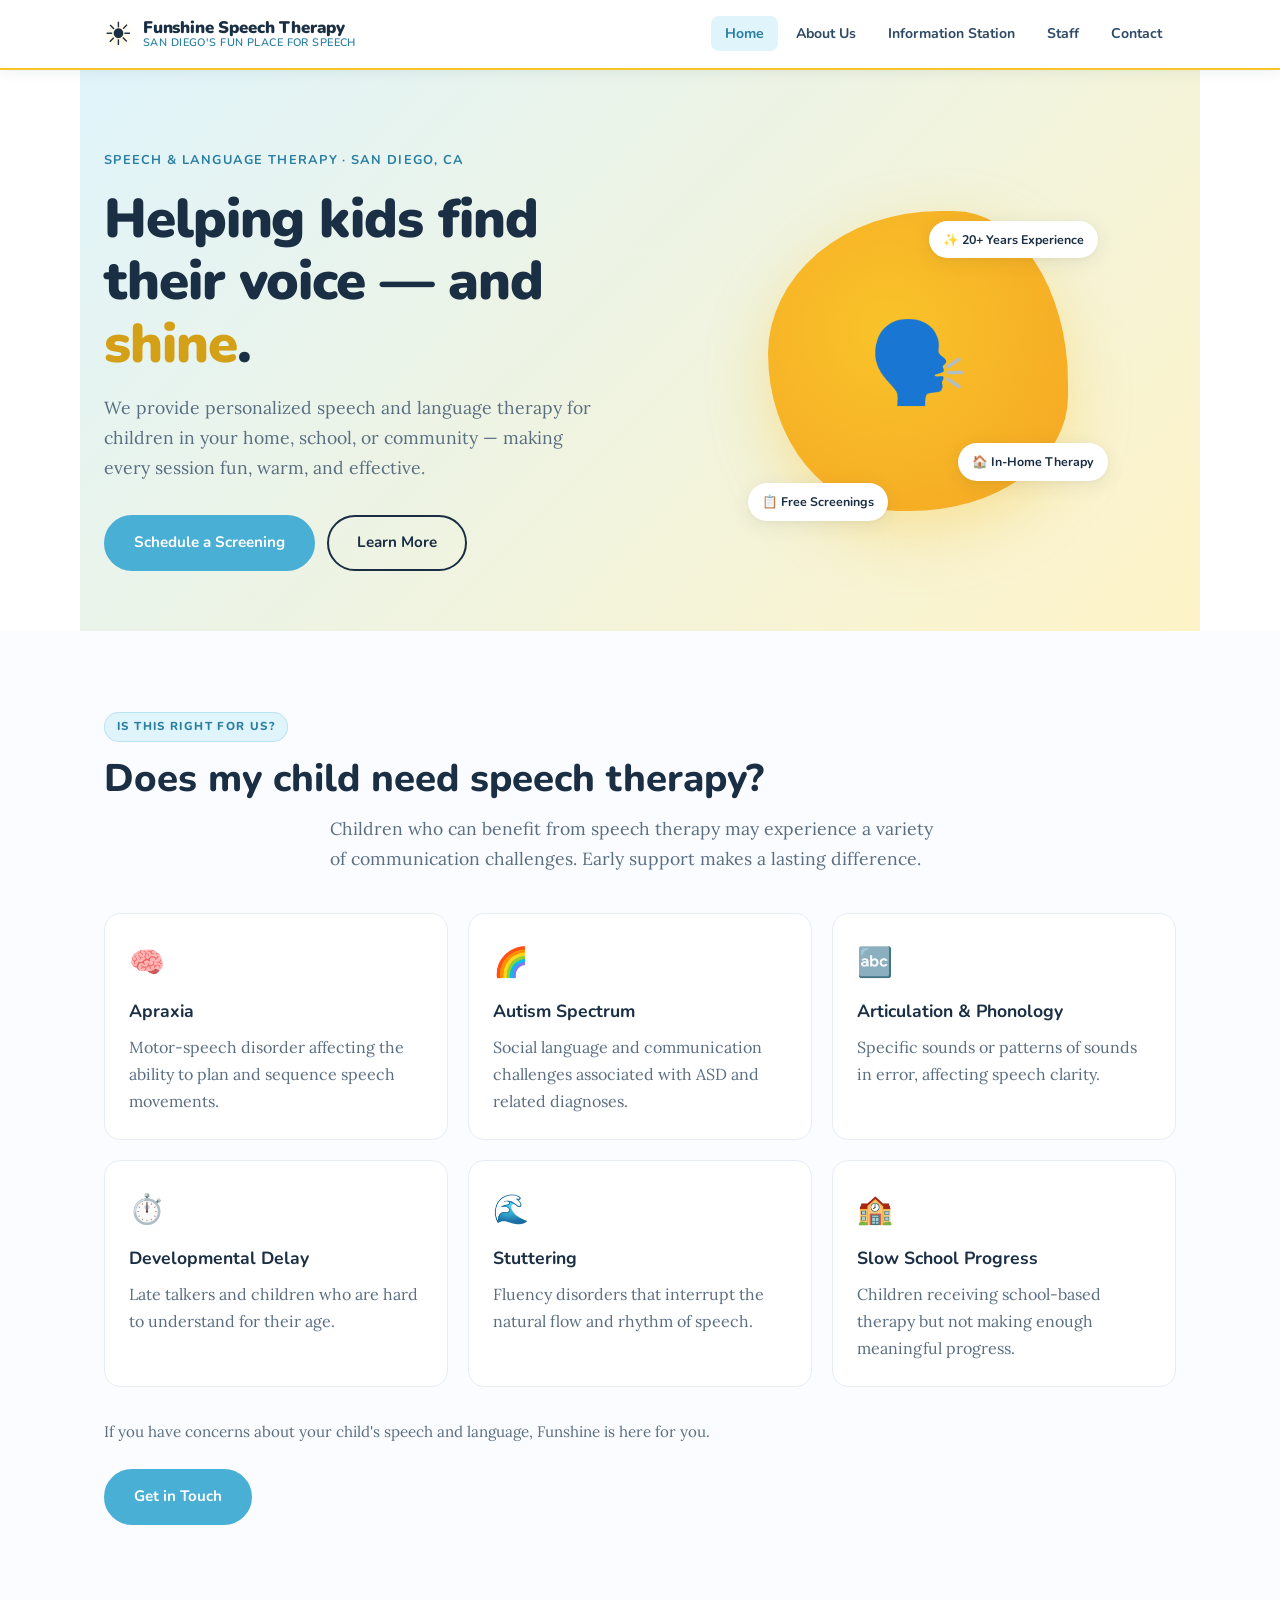
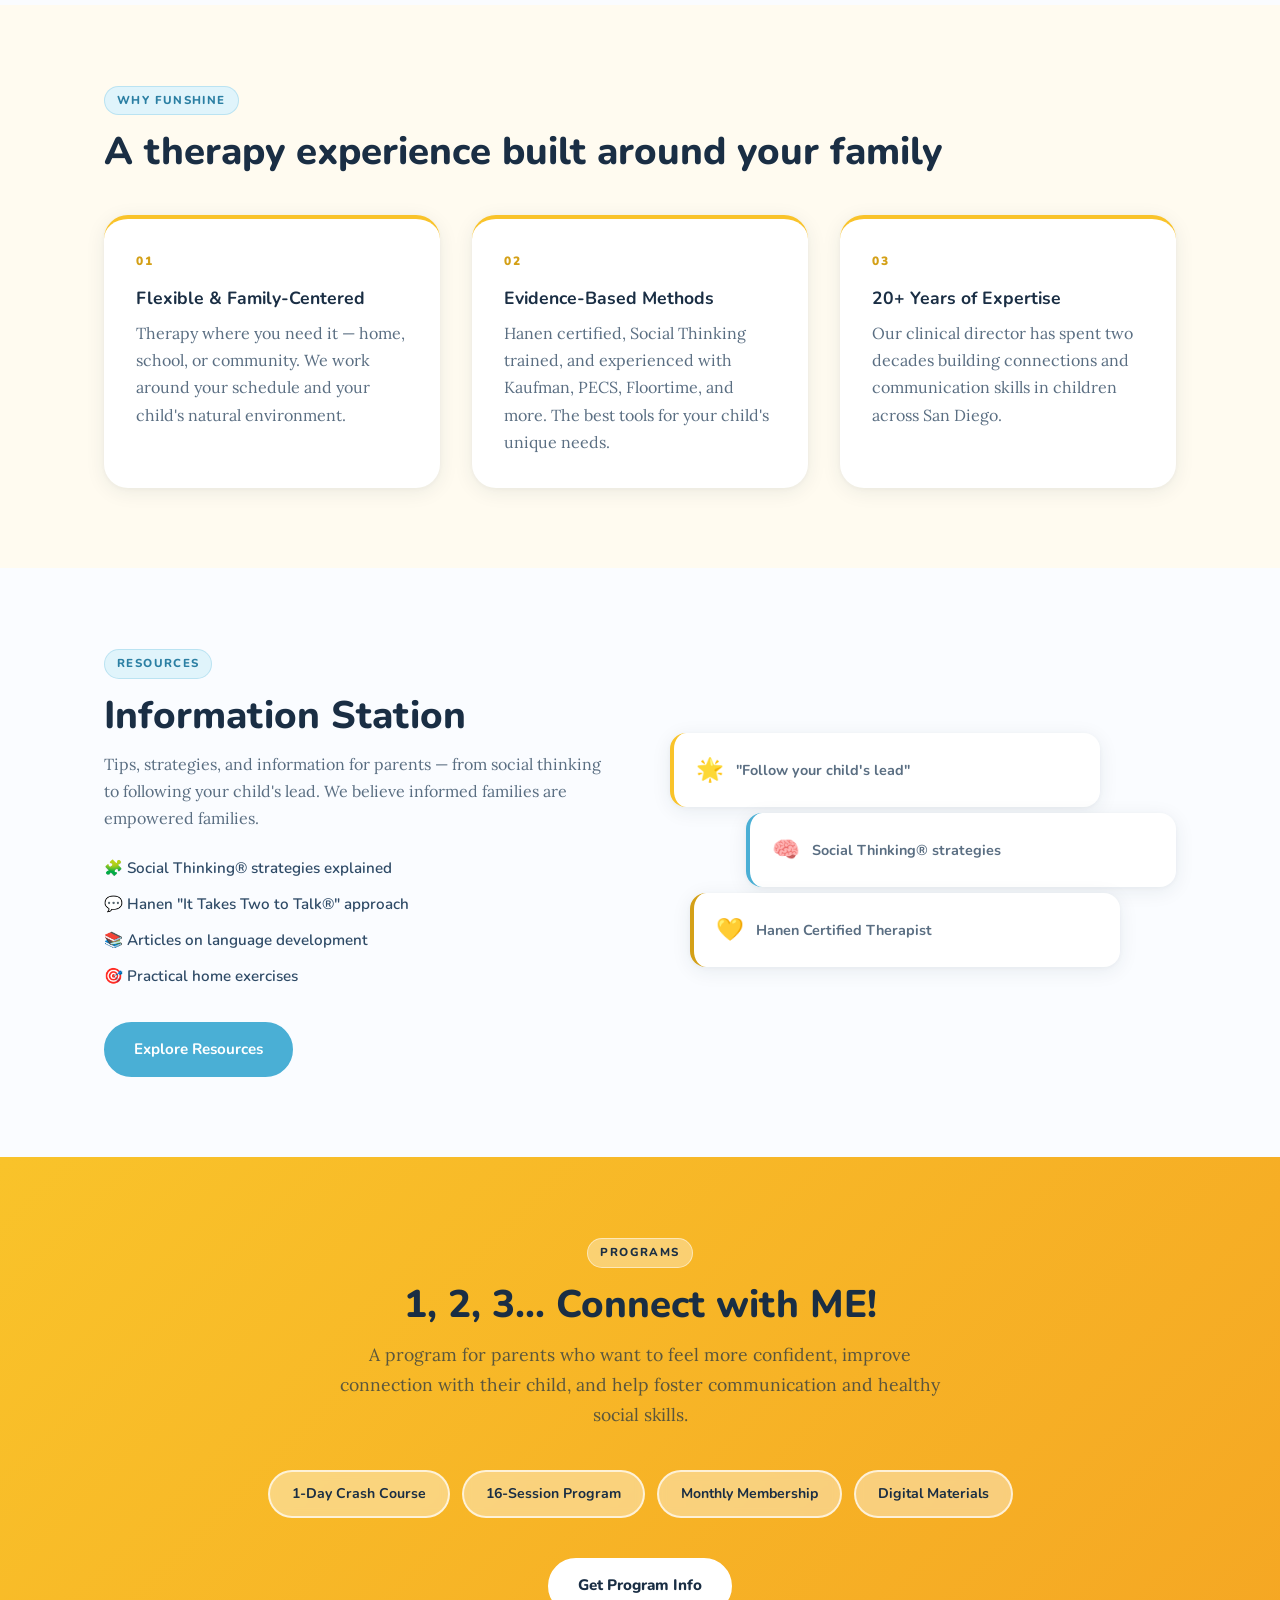
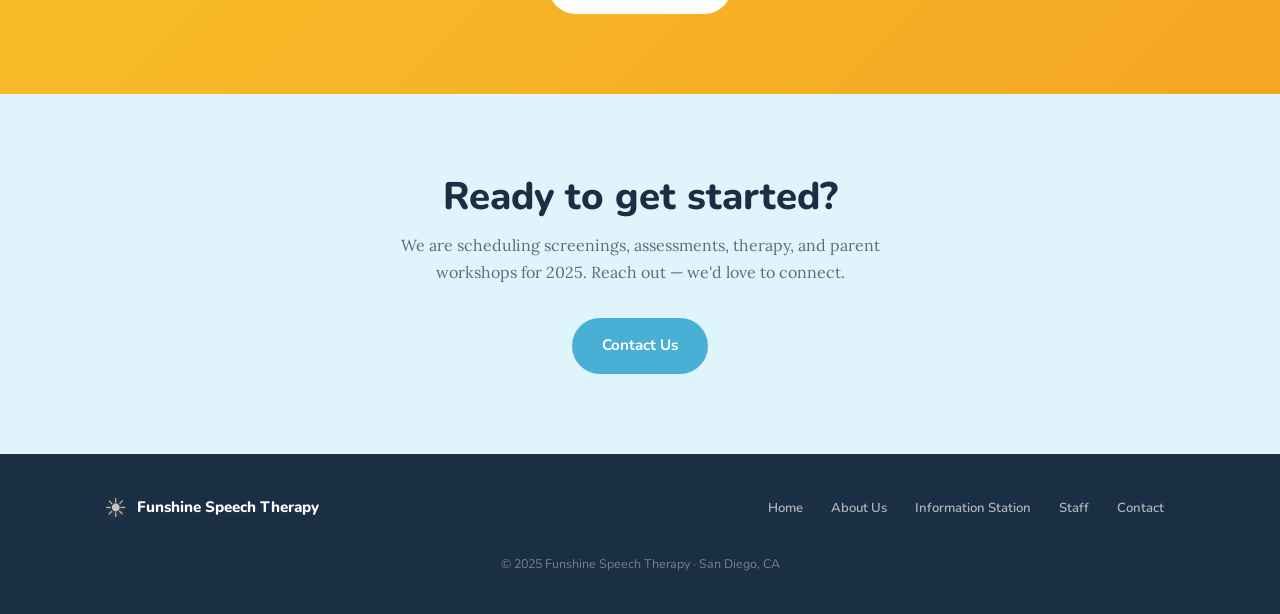
==== index.html @ bde335ca "Add files via upload" ====
<!DOCTYPE html>
<html lang="en">
<head>
  <meta charset="UTF-8" />
  <meta name="viewport" content="width=device-width, initial-scale=1.0" />
  <meta name="description" content="Funshine Speech Therapy provides fun, personalized speech and language therapy for children in San Diego — home, school, or community." />
  <title>Funshine Speech Therapy — San Diego — Funshine Speech Therapy</title>
  <link rel="preconnect" href="https://fonts.googleapis.com" />
  <link rel="preconnect" href="https://fonts.gstatic.com" crossorigin />
  <link href="https://fonts.googleapis.com/css2?family=Nunito:wght@400;600;700;800;900&family=Lora:ital,wght@0,400;0,600;1,400&display=swap" rel="stylesheet" />
  <link rel="stylesheet" href="styles.css" />
</head>
<body>

  <header class="site-header" role="banner">
    <div class="header-inner">
      <a href="index.html" class="logo" aria-label="Funshine Speech Therapy — Home">
        <span class="logo-sun" aria-hidden="true">☀</span>
        <div class="logo-text">
          <span class="logo-name">Funshine Speech Therapy</span>
          <span class="logo-tagline">San Diego's Fun Place For Speech</span>
        </div>
      </a>
      <button class="nav-toggle" aria-label="Open menu" aria-expanded="false" aria-controls="main-nav">
        <span></span><span></span><span></span>
      </button>
      <nav id="main-nav" role="navigation" aria-label="Main navigation">
        <ul>
          <li><a href="index.html" class="active">Home</a></li>
          <li><a href="about.html">About Us</a></li>
          <li><a href="information.html">Information Station</a></li>
          <li><a href="staff.html">Staff</a></li>
          <li><a href="contact.html">Contact</a></li>
        </ul>
      </nav>
    </div>
  </header>

  <main>

    <!-- HERO -->
    <section class="hero" aria-label="Welcome">
      <div class="hero-content">
        <p class="hero-eyebrow">Speech &amp; Language Therapy · San Diego, CA</p>
        <h1>Helping kids find their voice — and <em>shine</em>.</h1>
        <p class="hero-sub">We provide personalized speech and language therapy for children in your home, school, or community — making every session fun, warm, and effective.</p>
        <div class="hero-cta">
          <a href="contact.html" class="btn btn-primary">Schedule a Screening</a>
          <a href="about.html" class="btn btn-outline">Learn More</a>
        </div>
      </div>
      <div class="hero-visual" aria-hidden="true">
        <div class="hero-blob">
          <div class="blob-icon">🗣️</div>
          <div class="floating-badge badge-1">✨ 20+ Years Experience</div>
          <div class="floating-badge badge-2">🏠 In-Home Therapy</div>
          <div class="floating-badge badge-3">📋 Free Screenings</div>
        </div>
      </div>
    </section>

    <!-- DOES MY CHILD NEED THERAPY? -->
    <section class="section section-light" aria-labelledby="signs-heading">
      <div class="container">
        <div class="section-label">Is This Right for Us?</div>
        <h2 id="signs-heading">Does my child need speech therapy?</h2>
        <p class="section-intro">Children who can benefit from speech therapy may experience a variety of communication challenges. Early support makes a lasting difference.</p>
        <div class="conditions-grid">
          <div class="condition-card">
            <span class="condition-icon">🧠</span>
            <h3>Apraxia</h3>
            <p>Motor-speech disorder affecting the ability to plan and sequence speech movements.</p>
          </div>
          <div class="condition-card">
            <span class="condition-icon">🌈</span>
            <h3>Autism Spectrum</h3>
            <p>Social language and communication challenges associated with ASD and related diagnoses.</p>
          </div>
          <div class="condition-card">
            <span class="condition-icon">🔤</span>
            <h3>Articulation &amp; Phonology</h3>
            <p>Specific sounds or patterns of sounds in error, affecting speech clarity.</p>
          </div>
          <div class="condition-card">
            <span class="condition-icon">⏱️</span>
            <h3>Developmental Delay</h3>
            <p>Late talkers and children who are hard to understand for their age.</p>
          </div>
          <div class="condition-card">
            <span class="condition-icon">🌊</span>
            <h3>Stuttering</h3>
            <p>Fluency disorders that interrupt the natural flow and rhythm of speech.</p>
          </div>
          <div class="condition-card">
            <span class="condition-icon">🏫</span>
            <h3>Slow School Progress</h3>
            <p>Children receiving school-based therapy but not making enough meaningful progress.</p>
          </div>
        </div>
        <p class="section-cta-note">If you have concerns about your child's speech and language, Funshine is here for you.</p>
        <a href="contact.html" class="btn btn-primary">Get in Touch</a>
      </div>
    </section>

    <!-- THREE PILLARS -->
    <section class="section section-warm" aria-labelledby="pillars-heading">
      <div class="container">
        <div class="section-label">Why Funshine</div>
        <h2 id="pillars-heading">A therapy experience built around your family</h2>
        <div class="pillars">
          <div class="pillar">
            <div class="pillar-num">01</div>
            <h3>Flexible &amp; Family-Centered</h3>
            <p>Therapy where you need it — home, school, or community. We work around your schedule and your child's natural environment.</p>
          </div>
          <div class="pillar">
            <div class="pillar-num">02</div>
            <h3>Evidence-Based Methods</h3>
            <p>Hanen certified, Social Thinking trained, and experienced with Kaufman, PECS, Floortime, and more. The best tools for your child's unique needs.</p>
          </div>
          <div class="pillar">
            <div class="pillar-num">03</div>
            <h3>20+ Years of Expertise</h3>
            <p>Our clinical director has spent two decades building connections and communication skills in children across San Diego.</p>
          </div>
        </div>
      </div>
    </section>

    <!-- INFORMATION STATION PREVIEW -->
    <section class="section section-light" aria-labelledby="info-heading">
      <div class="container two-col">
        <div class="two-col-text">
          <div class="section-label">Resources</div>
          <h2 id="info-heading">Information Station</h2>
          <p>Tips, strategies, and information for parents — from social thinking to following your child's lead. We believe informed families are empowered families.</p>
          <ul class="resource-list">
            <li>🧩 Social Thinking® strategies explained</li>
            <li>💬 Hanen "It Takes Two to Talk®" approach</li>
            <li>📚 Articles on language development</li>
            <li>🎯 Practical home exercises</li>
          </ul>
          <a href="information.html" class="btn btn-primary">Explore Resources</a>
        </div>
        <div class="two-col-visual" aria-hidden="true">
          <div class="info-card-stack">
            <div class="info-card ic1"><span>🌟</span><p>"Follow your child's lead"</p></div>
            <div class="info-card ic2"><span>🧠</span><p>Social Thinking® strategies</p></div>
            <div class="info-card ic3"><span>💛</span><p>Hanen Certified Therapist</p></div>
          </div>
        </div>
      </div>
    </section>

    <!-- CONNECT PROGRAM -->
    <section class="section section-sunshine" aria-labelledby="connect-heading">
      <div class="container centered">
        <div class="section-label light">Programs</div>
        <h2 id="connect-heading">1, 2, 3… Connect with ME!</h2>
        <p class="section-intro light-text">A program for parents who want to feel more confident, improve connection with their child, and help foster communication and healthy social skills.</p>
        <div class="program-options">
          <div class="program-option">1-Day Crash Course</div>
          <div class="program-option">16-Session Program</div>
          <div class="program-option">Monthly Membership</div>
          <div class="program-option">Digital Materials</div>
        </div>
        <a href="https://www.realmomslp.com/" target="_blank" rel="noopener noreferrer" class="btn btn-white">Get Program Info</a>
      </div>
    </section>

    <!-- CONTACT STRIP -->
    <section class="section section-contact" aria-labelledby="contact-strip-heading">
      <div class="container centered">
        <h2 id="contact-strip-heading">Ready to get started?</h2>
        <p>We are scheduling screenings, assessments, therapy, and parent workshops for 2025. Reach out — we'd love to connect.</p>
        <a href="contact.html" class="btn btn-primary">Contact Us</a>
      </div>
    </section>

  </main>

  <footer class="site-footer" role="contentinfo">
    <div class="footer-inner">
      <div class="footer-brand">
        <span class="logo-sun" aria-hidden="true">☀</span>
        <span class="footer-name">Funshine Speech Therapy</span>
      </div>
      <nav aria-label="Footer navigation">
        <ul class="footer-links">
          <li><a href="index.html">Home</a></li>
          <li><a href="about.html">About Us</a></li>
          <li><a href="information.html">Information Station</a></li>
          <li><a href="staff.html">Staff</a></li>
          <li><a href="contact.html">Contact</a></li>
        </ul>
      </nav>
      <p class="footer-copy">© 2025 Funshine Speech Therapy · San Diego, CA</p>
    </div>
  </footer>

  <script>
// ── Mobile nav toggle ──────────────────────────────────────
const toggle = document.querySelector('.nav-toggle');
const nav    = document.getElementById('main-nav');

if (toggle && nav) {
  toggle.addEventListener('click', () => {
    const open = nav.classList.toggle('open');
    toggle.setAttribute('aria-expanded', String(open));
    toggle.setAttribute('aria-label', open ? 'Close menu' : 'Open menu');
  });

  // Close nav when a link is clicked
  nav.querySelectorAll('a').forEach(link => {
    link.addEventListener('click', () => {
      nav.classList.remove('open');
      toggle.setAttribute('aria-expanded', 'false');
      toggle.setAttribute('aria-label', 'Open menu');
    });
  });

  // Close nav on outside click
  document.addEventListener('click', (e) => {
    if (!nav.contains(e.target) && !toggle.contains(e.target)) {
      nav.classList.remove('open');
      toggle.setAttribute('aria-expanded', 'false');
    }
  });
}

// ── Hamburger animation ────────────────────────────────────
if (toggle) {
  toggle.addEventListener('click', () => {
    toggle.classList.toggle('is-open');
  });
}

// ── Contact form demo ──────────────────────────────────────
function submitForm() {
  const name  = document.getElementById('contact-name');
  const email = document.getElementById('contact-email');

  if (!name || !email) return;

  if (!name.value.trim()) {
    name.focus();
    name.style.borderColor = 'var(--yellow-dark)';
    return;
  }
  if (!email.value.trim() || !email.value.includes('@')) {
    email.focus();
    email.style.borderColor = 'var(--yellow-dark)';
    return;
  }

  const form    = document.getElementById('contact-form');
  const success = document.getElementById('form-success');
  if (form && success) {
    form.style.display    = 'none';
    success.style.display = 'block';
  }
}

// ── Scroll-reveal (subtle) ─────────────────────────────────
if (!window.matchMedia('(prefers-reduced-motion: reduce)').matches) {
  const revealEls = document.querySelectorAll(
    '.condition-card, .pillar, .staff-card, .info-block, .contact-item'
  );

  const observer = new IntersectionObserver((entries) => {
    entries.forEach(entry => {
      if (entry.isIntersecting) {
        entry.target.style.opacity   = '1';
        entry.target.style.transform = 'translateY(0)';
        observer.unobserve(entry.target);
      }
    });
  }, { threshold: 0.1, rootMargin: '0px 0px -40px 0px' });

  revealEls.forEach(el => {
    el.style.opacity   = '0';
    el.style.transform = 'translateY(20px)';
    el.style.transition = 'opacity 0.45s ease, transform 0.45s ease';
    observer.observe(el);
  });
}

// ── Active nav link highlight ──────────────────────────────
(function highlightCurrentPage() {
  const current = window.location.pathname.split('/').pop() || 'index.html';
  document.querySelectorAll('#main-nav a').forEach(link => {
    const href = link.getAttribute('href');
    if (href === current) {
      link.classList.add('active');
    } else {
      link.classList.remove('active');
    }
  });
})();

  </script>
</body>
</html>
---- styles.css ----
/* ============================================================
   FUNSHINE SPEECH THERAPY — Design System
   Palette: Sunflower yellow, sky blue, soft white, deep navy
   Type: Nunito (friendly rounded sans) + Lora (warm serif)
   ============================================================ */

:root {
  /* Colors */
  --yellow:       #F9C32A;
  --yellow-light: #FEF3C7;
  --yellow-dark:  #D4A017;
  --sky:          #4AAFD5;
  --sky-light:    #E0F4FB;
  --sky-dark:     #2B7FA3;
  --navy:         #1A2E44;
  --navy-mid:     #2E4A66;
  --white:        #FFFFFF;
  --off-white:    #FAFCFF;
  --warm-cream:   #FFFBF0;
  --gray-100:     #F5F7FA;
  --gray-200:     #E8EDF4;
  --gray-500:     #7A8A9B;
  --gray-700:     #4A5568;
  --text:         #1A2E44;
  --text-muted:   #5A6E82;

  /* Type */
  --font-display: 'Nunito', system-ui, sans-serif;
  --font-body:    'Lora', Georgia, serif;
  --font-ui:      'Nunito', system-ui, sans-serif;

  /* Scale */
  --radius-sm:   8px;
  --radius-md:   16px;
  --radius-lg:   24px;
  --radius-pill: 999px;
  --shadow-card: 0 4px 20px rgba(26,46,68,.08), 0 1px 4px rgba(26,46,68,.04);
  --shadow-lift: 0 12px 36px rgba(26,46,68,.14);
  --transition:  0.2s ease;
}

*, *::before, *::after { box-sizing: border-box; margin: 0; padding: 0; }

html { scroll-behavior: smooth; }

body {
  font-family: var(--font-body);
  color: var(--text);
  background: var(--white);
  line-height: 1.7;
  font-size: 1rem;
  -webkit-font-smoothing: antialiased;
}

img { max-width: 100%; display: block; }
a { color: inherit; text-decoration: none; }

/* ── Typography ─────────────────────────────────────────── */

h1, h2, h3, h4, h5, .logo-name, .btn, nav, .section-label, .pillar-num {
  font-family: var(--font-display);
}

h1 {
  font-size: clamp(2.2rem, 5vw, 3.4rem);
  font-weight: 900;
  line-height: 1.15;
  letter-spacing: -0.02em;
  color: var(--navy);
}

h1 em {
  font-style: normal;
  color: var(--yellow-dark);
}

h2 {
  font-size: clamp(1.7rem, 3.5vw, 2.4rem);
  font-weight: 800;
  line-height: 1.2;
  color: var(--navy);
  margin-bottom: .75rem;
}

h3 {
  font-size: 1.1rem;
  font-weight: 700;
  color: var(--navy);
  margin-bottom: .4rem;
}

p { color: var(--text-muted); }

/* ── Layout helpers ─────────────────────────────────────── */

.container {
  max-width: 1120px;
  margin: 0 auto;
  padding: 0 24px;
}

.centered { text-align: center; }

.section {
  padding: 80px 0;
}

.section-light  { background: var(--off-white); }
.section-warm   { background: var(--warm-cream); }
.section-sunshine { background: linear-gradient(135deg, var(--yellow) 0%, #F5A623 100%); }
.section-contact { background: var(--sky-light); }

.section-label {
  display: inline-block;
  font-size: .72rem;
  font-weight: 800;
  letter-spacing: .12em;
  text-transform: uppercase;
  color: var(--sky-dark);
  background: var(--sky-light);
  border: 1.5px solid rgba(74,175,213,.25);
  padding: 4px 12px;
  border-radius: var(--radius-pill);
  margin-bottom: 14px;
}

.section-label.light {
  color: var(--navy);
  background: rgba(255,255,255,.35);
  border-color: rgba(255,255,255,.5);
}

.section-intro {
  font-size: 1.1rem;
  max-width: 620px;
  color: var(--text-muted);
  margin: 0 auto 2.5rem;
}

.section-intro.light-text { color: rgba(26,46,68,.7); }

.section-cta-note {
  font-size: .95rem;
  margin-bottom: 1.5rem;
  color: var(--text-muted);
}

/* ── Buttons ────────────────────────────────────────────── */

.btn {
  display: inline-flex;
  align-items: center;
  gap: 6px;
  padding: 13px 28px;
  border-radius: var(--radius-pill);
  font-size: .95rem;
  font-weight: 700;
  cursor: pointer;
  transition: transform var(--transition), box-shadow var(--transition), background var(--transition);
  border: 2.5px solid transparent;
  white-space: nowrap;
}

.btn:focus-visible {
  outline: 3px solid var(--yellow);
  outline-offset: 3px;
}

.btn-primary {
  background: var(--sky);
  color: var(--white);
  border-color: var(--sky);
}
.btn-primary:hover { background: var(--sky-dark); border-color: var(--sky-dark); transform: translateY(-2px); box-shadow: var(--shadow-lift); }

.btn-outline {
  background: transparent;
  color: var(--navy);
  border-color: var(--navy);
}
.btn-outline:hover { background: var(--navy); color: var(--white); transform: translateY(-2px); }

.btn-white {
  background: var(--white);
  color: var(--navy);
  border-color: var(--white);
  font-weight: 800;
}
.btn-white:hover { background: var(--yellow-light); transform: translateY(-2px); box-shadow: var(--shadow-lift); }

/* ── Header / Nav ───────────────────────────────────────── */

.site-header {
  position: sticky;
  top: 0;
  z-index: 100;
  background: var(--white);
  border-bottom: 2px solid var(--yellow);
  box-shadow: 0 2px 12px rgba(26,46,68,.07);
}

.header-inner {
  max-width: 1120px;
  margin: 0 auto;
  padding: 0 24px;
  height: 68px;
  display: flex;
  align-items: center;
  justify-content: space-between;
  gap: 24px;
}

.logo {
  display: flex;
  align-items: center;
  gap: 10px;
  text-decoration: none;
  flex-shrink: 0;
}

.logo-sun {
  font-size: 2rem;
  line-height: 1;
  filter: drop-shadow(0 2px 4px rgba(249,195,42,.4));
}

.logo-text { display: flex; flex-direction: column; line-height: 1.1; }

.logo-name {
  font-size: 1.05rem;
  font-weight: 900;
  color: var(--navy);
  letter-spacing: -.01em;
}

.logo-tagline {
  font-family: var(--font-ui);
  font-size: .68rem;
  font-weight: 600;
  color: var(--sky-dark);
  letter-spacing: .04em;
  text-transform: uppercase;
}

#main-nav ul {
  list-style: none;
  display: flex;
  align-items: center;
  gap: 4px;
}

#main-nav a {
  font-family: var(--font-display);
  font-size: .88rem;
  font-weight: 700;
  color: var(--navy-mid);
  padding: 8px 14px;
  border-radius: var(--radius-sm);
  transition: color var(--transition), background var(--transition);
}

#main-nav a:hover,
#main-nav a.active {
  color: var(--sky-dark);
  background: var(--sky-light);
}

.nav-toggle {
  display: none;
  flex-direction: column;
  gap: 5px;
  background: none;
  border: none;
  cursor: pointer;
  padding: 8px;
  border-radius: var(--radius-sm);
}
.nav-toggle span {
  display: block;
  width: 24px;
  height: 2.5px;
  background: var(--navy);
  border-radius: 2px;
  transition: transform .2s, opacity .2s;
}

/* ── Hero ───────────────────────────────────────────────── */

.hero {
  background: linear-gradient(135deg, var(--sky-light) 0%, var(--yellow-light) 100%);
  padding: 80px 0 60px;
  display: grid;
  grid-template-columns: 1fr 1fr;
  align-items: center;
  gap: 40px;
  max-width: 1120px;
  margin: 0 auto;
  padding-left: 24px;
  padding-right: 24px;
}

.hero-eyebrow {
  font-family: var(--font-display);
  font-size: .8rem;
  font-weight: 700;
  letter-spacing: .1em;
  text-transform: uppercase;
  color: var(--sky-dark);
  margin-bottom: 16px;
}

.hero-content h1 { margin-bottom: 18px; }

.hero-sub {
  font-size: 1.1rem;
  color: var(--text-muted);
  max-width: 500px;
  margin-bottom: 32px;
}

.hero-cta { display: flex; gap: 12px; flex-wrap: wrap; }

.hero-visual {
  display: flex;
  justify-content: center;
  align-items: center;
}

.hero-blob {
  position: relative;
  width: 300px;
  height: 300px;
  background: radial-gradient(circle at 40% 40%, var(--yellow) 0%, #F5A623 100%);
  border-radius: 60% 40% 55% 45% / 50% 60% 40% 55%;
  display: flex;
  align-items: center;
  justify-content: center;
  box-shadow: 0 20px 60px rgba(249,195,42,.35);
}

.blob-icon { font-size: 5rem; }

.floating-badge {
  position: absolute;
  background: var(--white);
  border-radius: var(--radius-pill);
  padding: 8px 14px;
  font-family: var(--font-display);
  font-size: .78rem;
  font-weight: 700;
  color: var(--navy);
  box-shadow: var(--shadow-card);
  white-space: nowrap;
}
.badge-1 { top: 10px; right: -30px; }
.badge-2 { bottom: 30px; right: -40px; }
.badge-3 { bottom: -10px; left: -20px; }

/* ── Conditions Grid ────────────────────────────────────── */

.conditions-grid {
  display: grid;
  grid-template-columns: repeat(3, 1fr);
  gap: 20px;
  margin: 2rem 0;
}

.condition-card {
  background: var(--white);
  border: 1.5px solid var(--gray-200);
  border-radius: var(--radius-md);
  padding: 24px;
  transition: transform var(--transition), box-shadow var(--transition);
}
.condition-card:hover { transform: translateY(-4px); box-shadow: var(--shadow-lift); }

.condition-icon { font-size: 1.8rem; display: block; margin-bottom: 10px; }

/* ── Pillars ────────────────────────────────────────────── */

.pillars {
  display: grid;
  grid-template-columns: repeat(3, 1fr);
  gap: 32px;
  margin-top: 2.5rem;
}

.pillar {
  padding: 32px;
  background: var(--white);
  border-radius: var(--radius-lg);
  box-shadow: var(--shadow-card);
  border-top: 4px solid var(--yellow);
}

.pillar-num {
  font-size: .75rem;
  font-weight: 900;
  letter-spacing: .15em;
  color: var(--yellow-dark);
  margin-bottom: 12px;
}

/* ── Two-col section ────────────────────────────────────── */

.two-col {
  display: grid;
  grid-template-columns: 1fr 1fr;
  align-items: center;
  gap: 60px;
}

.resource-list {
  list-style: none;
  display: flex;
  flex-direction: column;
  gap: 10px;
  margin: 1.5rem 0 2rem;
}
.resource-list li {
  font-family: var(--font-display);
  font-size: .95rem;
  font-weight: 600;
  color: var(--navy-mid);
}

.info-card-stack {
  position: relative;
  height: 260px;
}
.info-card {
  position: absolute;
  background: var(--white);
  border-radius: var(--radius-md);
  padding: 18px 22px;
  display: flex;
  align-items: center;
  gap: 12px;
  box-shadow: var(--shadow-card);
  font-family: var(--font-display);
  font-weight: 700;
  font-size: .9rem;
  color: var(--navy);
  border-left: 4px solid var(--yellow);
}
.info-card span { font-size: 1.4rem; }
.ic1 { top: 0; left: 0; width: 85%; }
.ic2 { top: 80px; right: 0; width: 85%; border-left-color: var(--sky); }
.ic3 { top: 160px; left: 20px; width: 85%; border-left-color: var(--yellow-dark); }

/* ── Connect program ────────────────────────────────────── */

.section-sunshine h2 { color: var(--navy); }

.program-options {
  display: flex;
  flex-wrap: wrap;
  gap: 12px;
  justify-content: center;
  margin: 2rem 0 2.5rem;
}

.program-option {
  background: rgba(255,255,255,.4);
  border: 2px solid rgba(255,255,255,.7);
  border-radius: var(--radius-pill);
  padding: 10px 22px;
  font-family: var(--font-display);
  font-size: .88rem;
  font-weight: 700;
  color: var(--navy);
  backdrop-filter: blur(4px);
}

/* ── Contact strip ──────────────────────────────────────── */

.section-contact h2 { color: var(--navy); }
.section-contact p { color: var(--text-muted); max-width: 520px; margin: .75rem auto 2rem; }

/* ── Footer ─────────────────────────────────────────────── */

.site-footer {
  background: var(--navy);
  color: rgba(255,255,255,.7);
  padding: 40px 0;
}

.footer-inner {
  max-width: 1120px;
  margin: 0 auto;
  padding: 0 24px;
  display: flex;
  flex-wrap: wrap;
  align-items: center;
  gap: 24px;
  justify-content: space-between;
}

.footer-brand {
  display: flex;
  align-items: center;
  gap: 10px;
}
.footer-brand .logo-sun { font-size: 1.6rem; }
.footer-name {
  font-family: var(--font-display);
  font-weight: 800;
  font-size: .95rem;
  color: var(--white);
}

.footer-links {
  list-style: none;
  display: flex;
  flex-wrap: wrap;
  gap: 4px;
}
.footer-links a {
  font-family: var(--font-display);
  font-size: .82rem;
  font-weight: 600;
  color: rgba(255,255,255,.65);
  padding: 6px 12px;
  border-radius: var(--radius-sm);
  transition: color var(--transition), background var(--transition);
}
.footer-links a:hover { color: var(--white); background: rgba(255,255,255,.1); }

.footer-copy {
  font-family: var(--font-display);
  font-size: .78rem;
  color: rgba(255,255,255,.4);
  width: 100%;
  text-align: center;
  margin-top: 8px;
}

/* ── Inner page hero ────────────────────────────────────── */

.page-hero {
  background: linear-gradient(135deg, var(--sky-light) 0%, var(--yellow-light) 60%);
  padding: 60px 0 50px;
  text-align: center;
}
.page-hero h1 { margin-bottom: .5rem; }
.page-hero p { max-width: 580px; margin: 0 auto; font-size: 1.05rem; }

/* ── Staff page ─────────────────────────────────────────── */

.staff-grid {
  display: grid;
  grid-template-columns: repeat(auto-fit, minmax(320px, 1fr));
  gap: 36px;
  margin-top: 2.5rem;
}

.staff-card {
  background: var(--white);
  border-radius: var(--radius-lg);
  box-shadow: var(--shadow-card);
  overflow: hidden;
  display: flex;
  flex-direction: column;
}

.staff-card-avatar {
  background: linear-gradient(135deg, var(--yellow-light), var(--sky-light));
  height: 200px;
  display: flex;
  align-items: center;
  justify-content: center;
  font-size: 5rem;
}

.staff-card-body { padding: 28px; }

.staff-card-body h3 {
  font-size: 1.2rem;
  color: var(--navy);
  margin-bottom: 4px;
}
.staff-title {
  font-family: var(--font-display);
  font-size: .82rem;
  font-weight: 700;
  color: var(--sky-dark);
  text-transform: uppercase;
  letter-spacing: .06em;
  margin-bottom: 14px;
}
.staff-card-body p { font-size: .93rem; margin-bottom: 14px; }

.expertise-list {
  list-style: none;
  display: flex;
  flex-direction: column;
  gap: 6px;
  margin-top: 14px;
}
.expertise-list li {
  font-family: var(--font-display);
  font-size: .85rem;
  font-weight: 600;
  color: var(--navy-mid);
  display: flex;
  align-items: flex-start;
  gap: 8px;
}
.expertise-list li::before { content: "✓"; color: var(--sky); font-weight: 800; }

/* ── Info Station ───────────────────────────────────────── */

.info-sections { display: flex; flex-direction: column; gap: 48px; margin-top: 2.5rem; }

.info-block {
  background: var(--white);
  border-radius: var(--radius-lg);
  box-shadow: var(--shadow-card);
  padding: 36px 40px;
  border-left: 6px solid var(--yellow);
}
.info-block.sky-border { border-left-color: var(--sky); }

.info-block h3 {
  font-size: 1.4rem;
  color: var(--navy);
  margin-bottom: .5rem;
}
.info-block .subtitle {
  font-family: var(--font-display);
  font-size: .85rem;
  font-weight: 700;
  color: var(--sky-dark);
  letter-spacing: .06em;
  text-transform: uppercase;
  margin-bottom: 16px;
}
.info-block p { margin-bottom: .9rem; }

.fact-list {
  list-style: none;
  display: flex;
  flex-direction: column;
  gap: 10px;
  margin: 1rem 0;
  padding-left: 0;
}
.fact-list li {
  font-size: .93rem;
  color: var(--text-muted);
  padding-left: 20px;
  position: relative;
}
.fact-list li::before {
  content: "→";
  position: absolute;
  left: 0;
  color: var(--sky);
  font-weight: 700;
}

.hanen-pillars {
  display: grid;
  grid-template-columns: repeat(auto-fit, minmax(200px, 1fr));
  gap: 16px;
  margin: 1.5rem 0;
}
.hanen-pillar {
  background: var(--sky-light);
  border-radius: var(--radius-md);
  padding: 16px;
  font-family: var(--font-display);
  font-size: .88rem;
  font-weight: 600;
  color: var(--navy-mid);
}
.hanen-pillar strong { display: block; color: var(--sky-dark); margin-bottom: 4px; font-size: .78rem; text-transform: uppercase; letter-spacing: .06em; }

.external-link {
  display: inline-flex;
  align-items: center;
  gap: 6px;
  font-family: var(--font-display);
  font-weight: 700;
  font-size: .9rem;
  color: var(--sky-dark);
  border-bottom: 2px solid var(--sky-light);
  padding-bottom: 2px;
  transition: border-color var(--transition), color var(--transition);
}
.external-link:hover { border-color: var(--sky); color: var(--sky); }

/* ── About page ─────────────────────────────────────────── */

.services-two-col {
  display: grid;
  grid-template-columns: 1fr 1fr;
  gap: 40px;
  margin-top: 2.5rem;
}
.service-group {
  background: var(--white);
  border-radius: var(--radius-lg);
  padding: 28px 32px;
  box-shadow: var(--shadow-card);
}
.service-group h3 {
  font-size: 1rem;
  text-transform: uppercase;
  letter-spacing: .06em;
  color: var(--sky-dark);
  margin-bottom: 16px;
}
.service-list {
  list-style: none;
  display: flex;
  flex-direction: column;
  gap: 10px;
}
.service-list li {
  font-size: .93rem;
  color: var(--text-muted);
  padding-left: 20px;
  position: relative;
  line-height: 1.5;
}
.service-list li::before {
  content: "☀";
  position: absolute;
  left: 0;
  color: var(--yellow-dark);
  font-size: .8rem;
}

.about-preschool-box {
  background: var(--yellow-light);
  border-radius: var(--radius-lg);
  padding: 32px 36px;
  margin-top: 3rem;
  border: 2px solid var(--yellow);
  display: flex;
  gap: 20px;
  align-items: flex-start;
}
.about-preschool-box .icon { font-size: 2rem; flex-shrink: 0; }
.about-preschool-box h3 { color: var(--navy); margin-bottom: .4rem; }

/* ── Contact page ───────────────────────────────────────── */

.contact-grid {
  display: grid;
  grid-template-columns: 1fr 1fr;
  gap: 48px;
  margin-top: 2.5rem;
  align-items: start;
}

.contact-info { display: flex; flex-direction: column; gap: 24px; }
.contact-item {
  display: flex;
  gap: 14px;
  align-items: flex-start;
}
.contact-item .ci-icon {
  width: 44px;
  height: 44px;
  border-radius: 50%;
  background: var(--sky-light);
  display: flex;
  align-items: center;
  justify-content: center;
  font-size: 1.2rem;
  flex-shrink: 0;
}
.contact-item h4 {
  font-family: var(--font-display);
  font-size: .82rem;
  font-weight: 700;
  text-transform: uppercase;
  letter-spacing: .07em;
  color: var(--sky-dark);
  margin-bottom: 4px;
}
.contact-item p { font-size: .95rem; color: var(--text-muted); }

.contact-form-box {
  background: var(--white);
  border-radius: var(--radius-lg);
  padding: 36px;
  box-shadow: var(--shadow-card);
}
.contact-form-box h3 { color: var(--navy); margin-bottom: 1.5rem; }

.form-group { margin-bottom: 18px; }
.form-group label {
  display: block;
  font-family: var(--font-display);
  font-size: .82rem;
  font-weight: 700;
  color: var(--navy-mid);
  margin-bottom: 6px;
}
.form-group input,
.form-group select,
.form-group textarea {
  width: 100%;
  padding: 12px 16px;
  font-family: var(--font-body);
  font-size: .95rem;
  color: var(--text);
  background: var(--gray-100);
  border: 2px solid var(--gray-200);
  border-radius: var(--radius-sm);
  outline: none;
  transition: border-color var(--transition);
}
.form-group input:focus,
.form-group select:focus,
.form-group textarea:focus {
  border-color: var(--sky);
  background: var(--white);
}
.form-group textarea { resize: vertical; min-height: 110px; }
.form-success {
  display: none;
  text-align: center;
  padding: 20px;
  font-family: var(--font-display);
  font-weight: 700;
  color: var(--sky-dark);
  font-size: 1rem;
}

/* ── Responsive ─────────────────────────────────────────── */

@media (max-width: 900px) {
  .hero {
    grid-template-columns: 1fr;
    padding-top: 48px;
    padding-bottom: 48px;
    text-align: center;
  }
  .hero-sub { margin-left: auto; margin-right: auto; }
  .hero-cta { justify-content: center; }
  .hero-visual { display: none; }

  .conditions-grid { grid-template-columns: repeat(2, 1fr); }
  .pillars { grid-template-columns: 1fr; }
  .two-col { grid-template-columns: 1fr; }
  .two-col-visual { display: none; }
  .services-two-col { grid-template-columns: 1fr; }
  .contact-grid { grid-template-columns: 1fr; }
}

@media (max-width: 640px) {
  .nav-toggle { display: flex; }

  #main-nav {
    display: none;
    position: absolute;
    top: 68px;
    left: 0;
    right: 0;
    background: var(--white);
    border-bottom: 2px solid var(--yellow);
    padding: 12px 24px 20px;
    box-shadow: 0 8px 24px rgba(26,46,68,.12);
  }
  #main-nav.open { display: block; }
  #main-nav ul { flex-direction: column; gap: 2px; }
  #main-nav a { display: block; padding: 10px 14px; }

  .site-header { position: relative; }

  .conditions-grid { grid-template-columns: 1fr; }
  .section { padding: 48px 0; }
  .info-block { padding: 24px; }
  .contact-form-box { padding: 24px; }
  .hanen-pillars { grid-template-columns: 1fr; }
}

@media (prefers-reduced-motion: reduce) {
  *, *::before, *::after { transition: none !important; animation: none !important; }
}
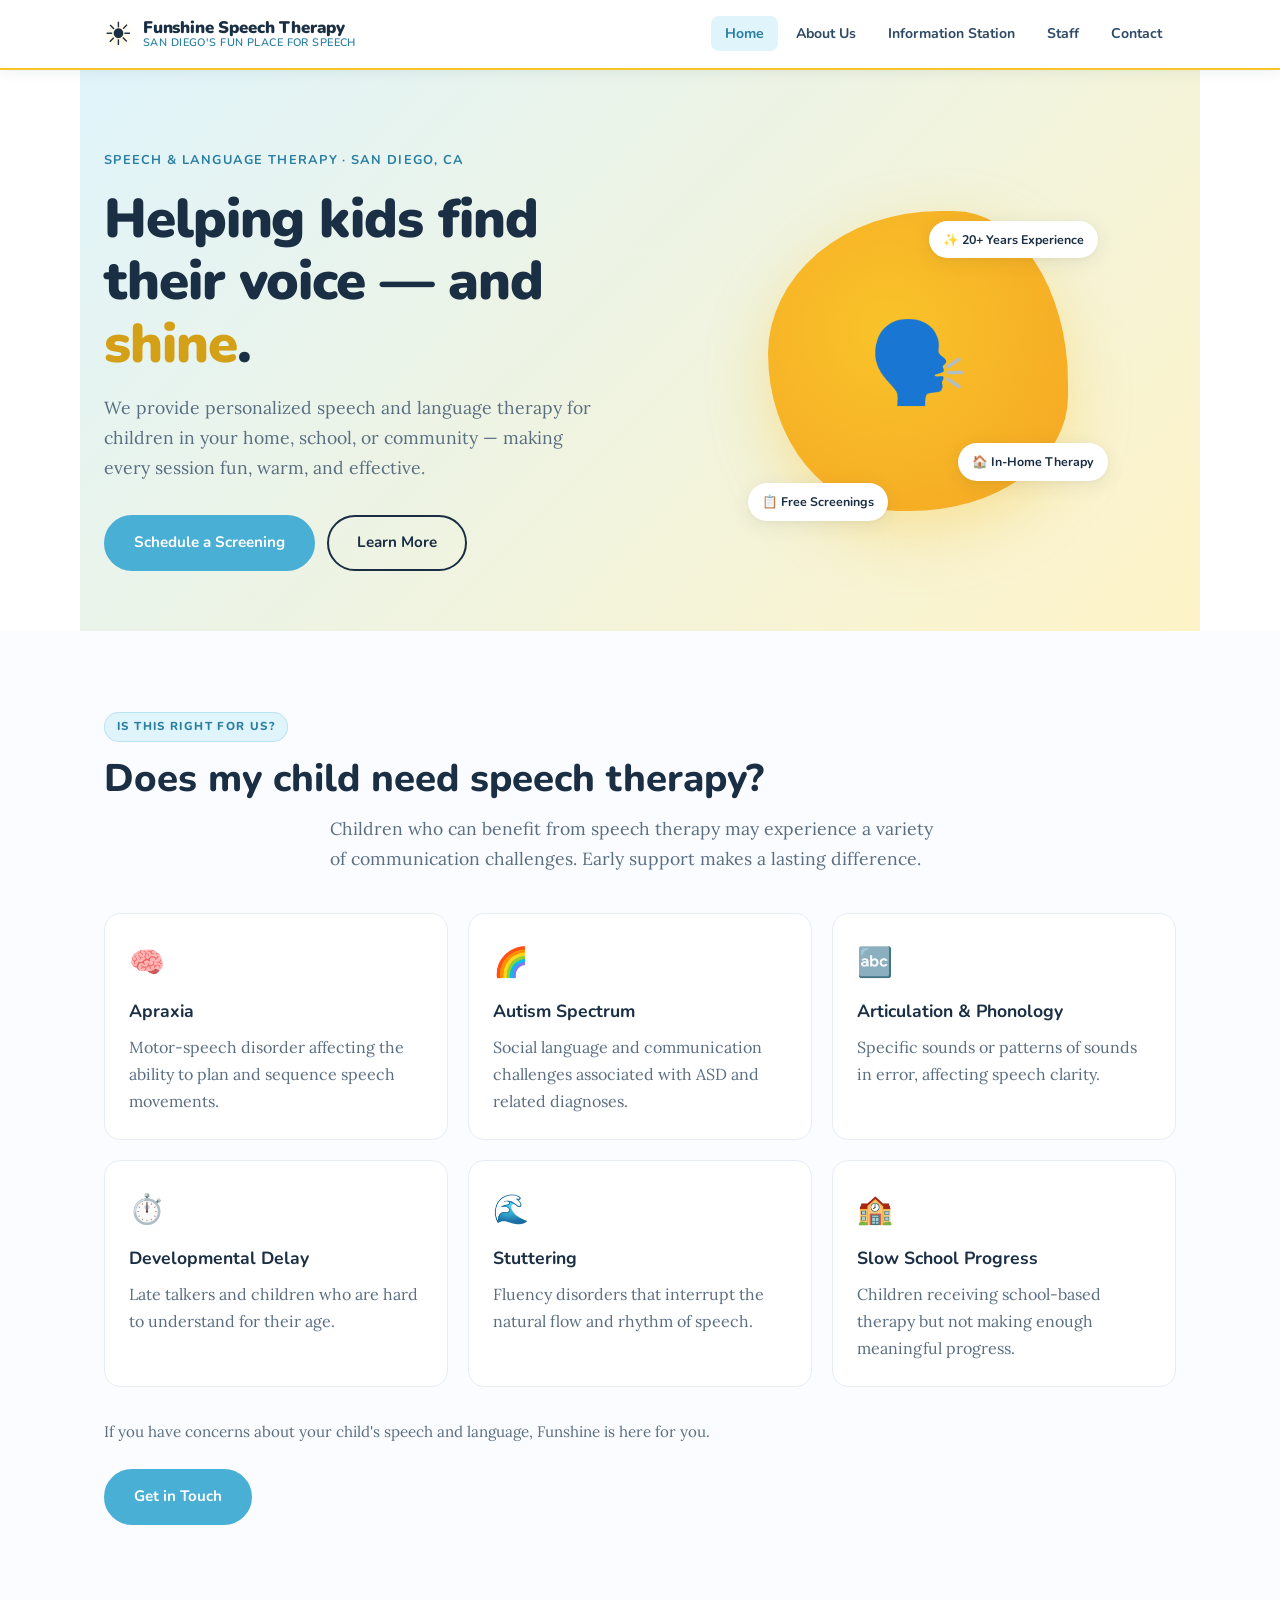
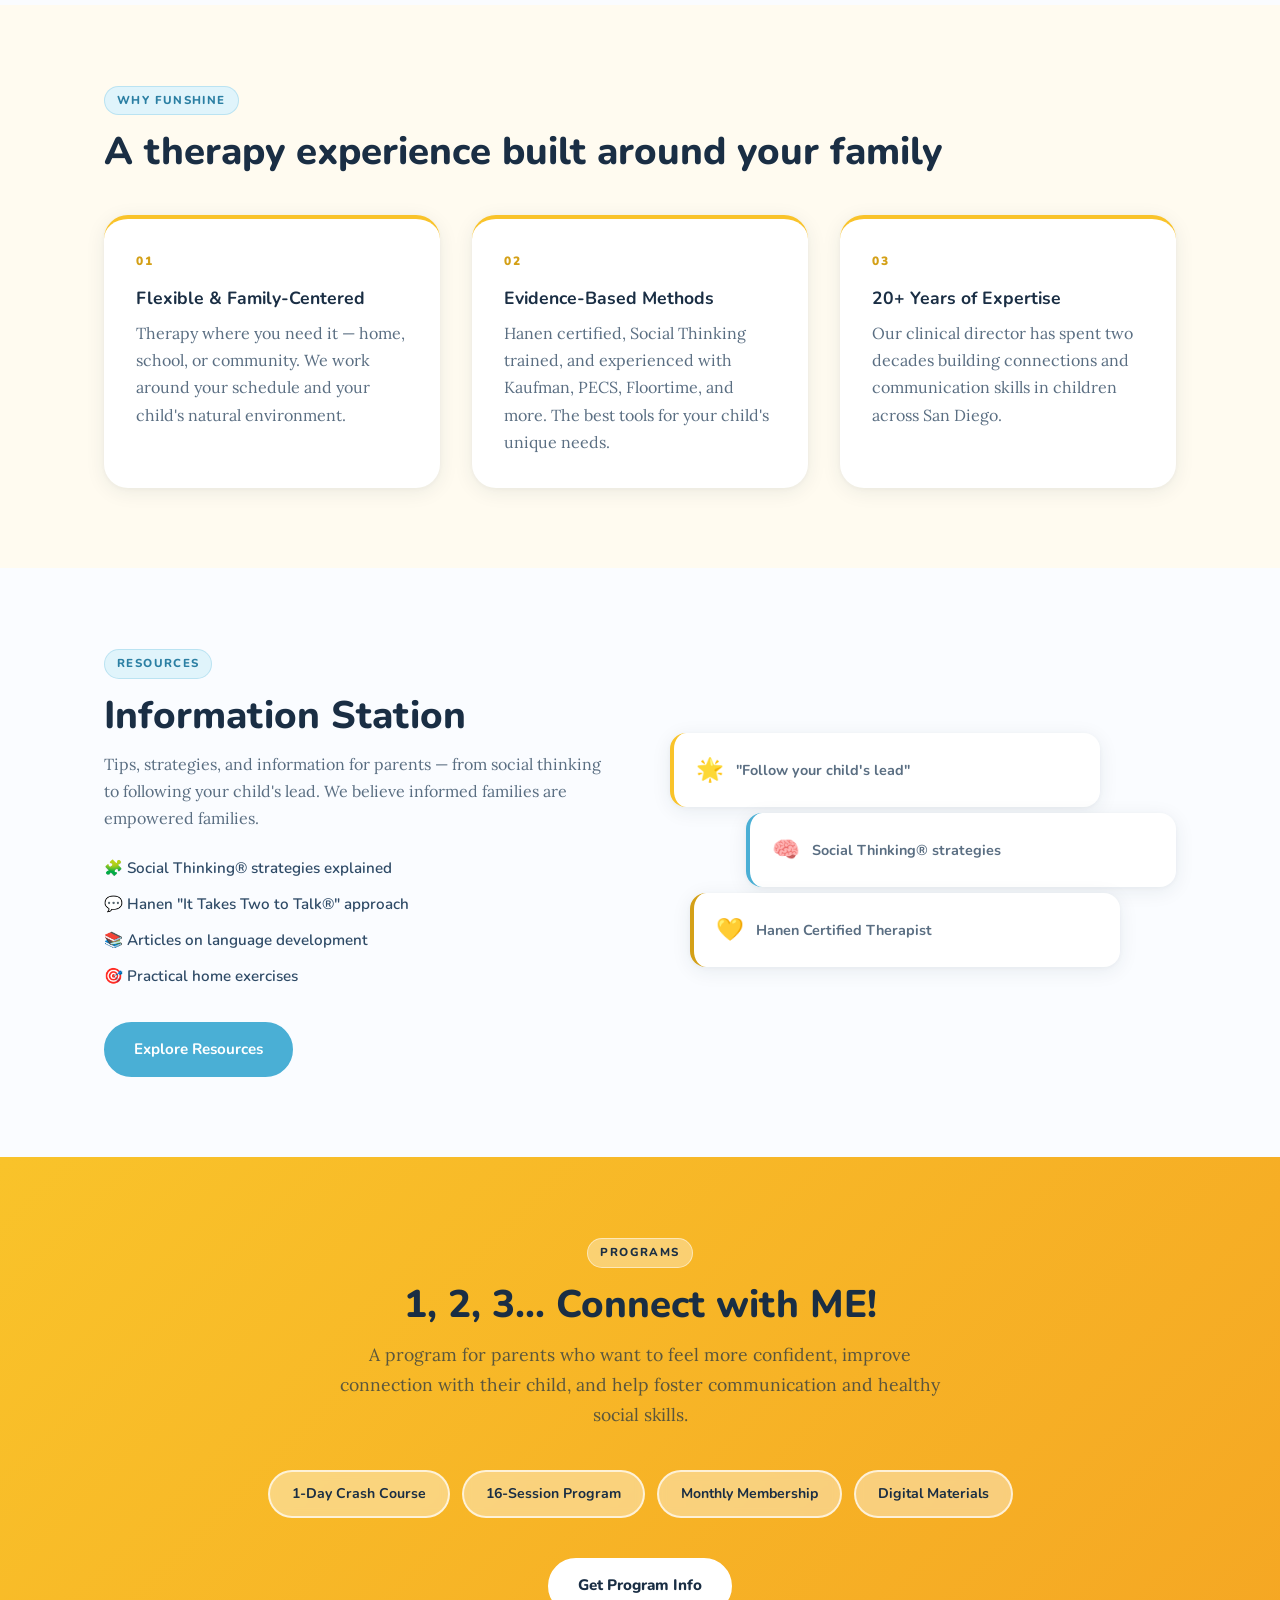
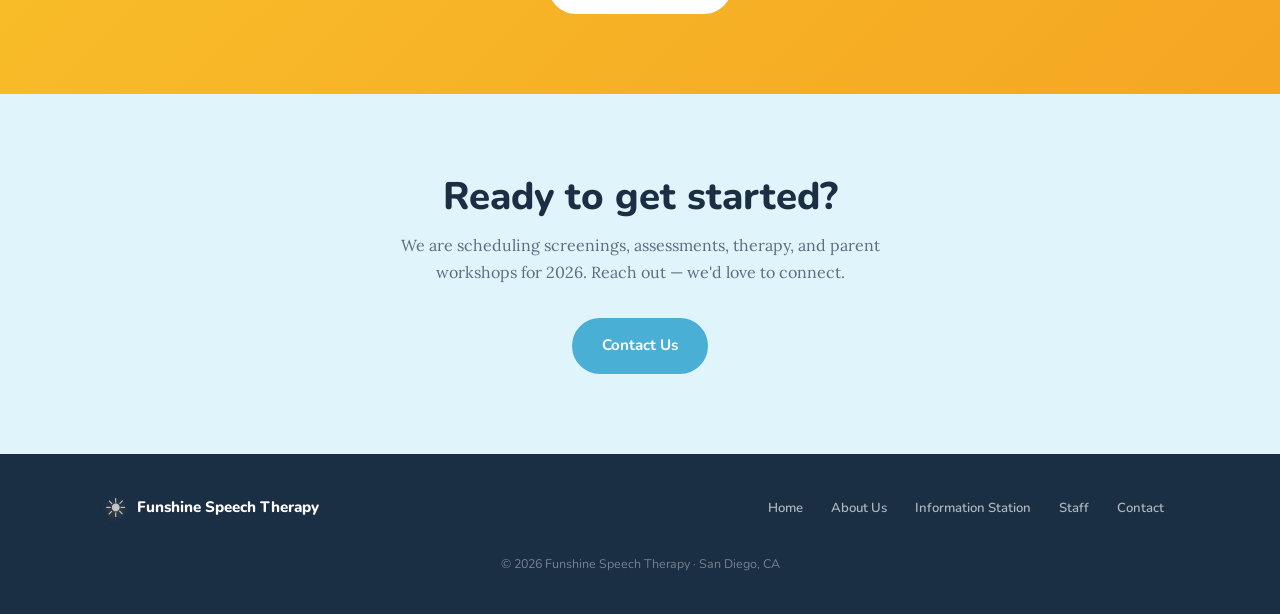
==== commit b84b10a1: "Update year from 2025 to 2026 in index.html" ====
--- a/index.html
+++ b/index.html
@@ -172,7 +172,7 @@
     <section class="section section-contact" aria-labelledby="contact-strip-heading">
       <div class="container centered">
         <h2 id="contact-strip-heading">Ready to get started?</h2>
-        <p>We are scheduling screenings, assessments, therapy, and parent workshops for 2025. Reach out — we'd love to connect.</p>
+        <p>We are scheduling screenings, assessments, therapy, and parent workshops for 2026. Reach out — we'd love to connect.</p>
         <a href="contact.html" class="btn btn-primary">Contact Us</a>
       </div>
     </section>
@@ -194,7 +194,7 @@
           <li><a href="contact.html">Contact</a></li>
         </ul>
       </nav>
-      <p class="footer-copy">© 2025 Funshine Speech Therapy · San Diego, CA</p>
+      <p class="footer-copy">© 2026 Funshine Speech Therapy · San Diego, CA</p>
     </div>
   </footer>
 
@@ -300,4 +300,4 @@
 
   </script>
 </body>
-</html>+</html>
